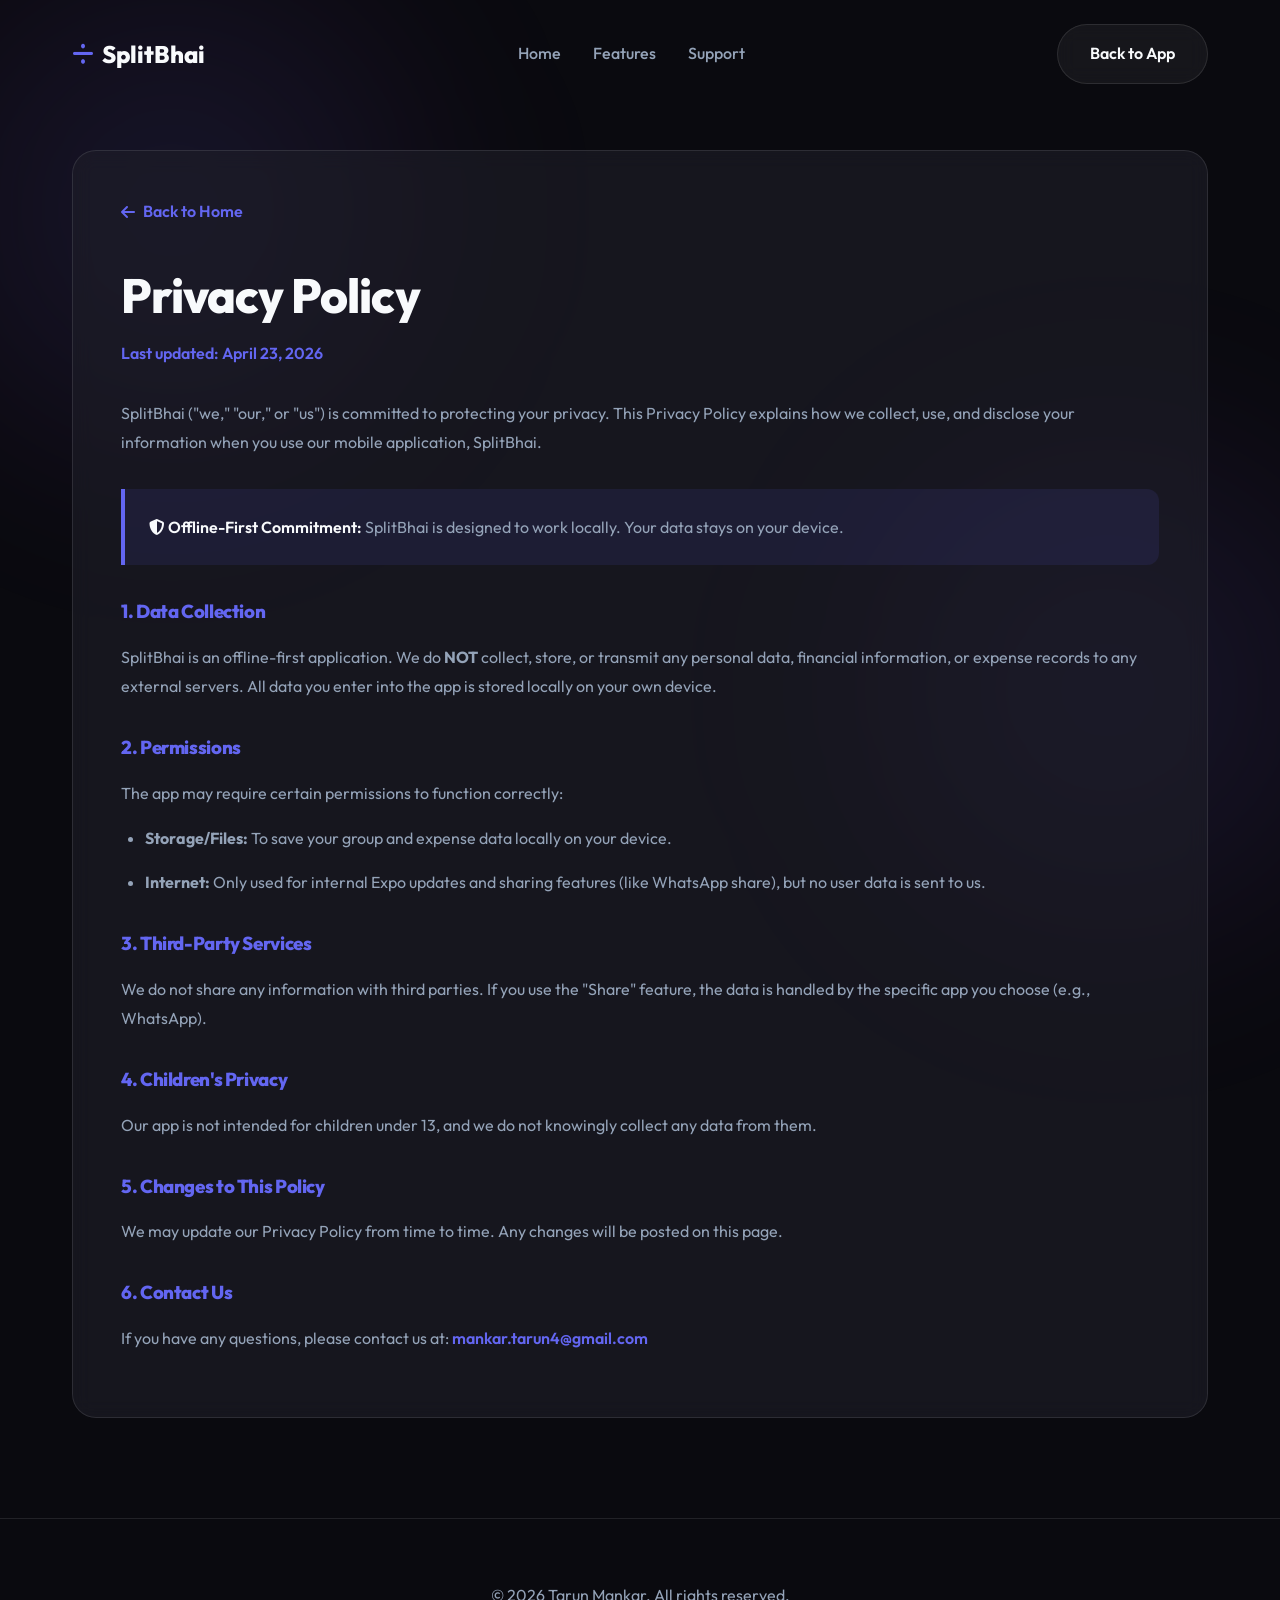
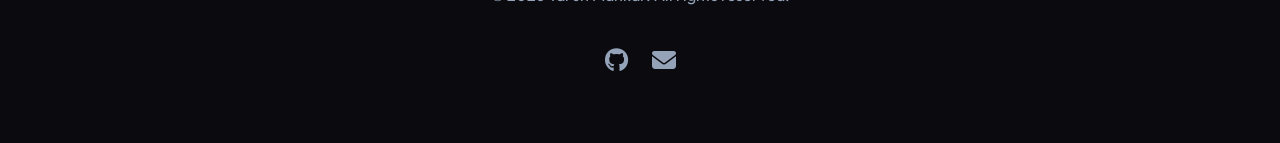
==== privacy.html @ c14cced0 "Initial commit - SplitBhai Website" ====
<!DOCTYPE html>
<html lang="en">
<head>
    <meta charset="UTF-8">
    <meta name="viewport" content="width=device-width, initial-scale=1.0">
    <title>Privacy Policy - SplitBhai | Tarun Mankar</title>
    <meta name="description" content="Official Privacy Policy for SplitBhai application.">
    
    <!-- Google Fonts: Outfit -->
    <link rel="preconnect" href="https://fonts.googleapis.com">
    <link rel="preconnect" href="https://fonts.gstatic.com" crossorigin>
    <link href="https://fonts.googleapis.com/css2?family=Outfit:wght@300;400;500;600;700;800&display=swap" rel="stylesheet">
    
    <!-- Font Awesome -->
    <link rel="stylesheet" href="https://cdnjs.cloudflare.com/ajax/libs/font-awesome/6.4.0/css/all.min.css">
    
    <!-- Custom Styles -->
    <link rel="stylesheet" href="style.css">
    <style>
        .policy-container {
            padding-top: 150px;
            padding-bottom: 100px;
        }
        .policy-card {
            background: var(--bg-card);
            padding: 3rem;
            border-radius: 24px;
            border: 1px solid var(--glass-border);
            backdrop-filter: blur(10px);
        }
        .policy-content h2, .policy-content h3 {
            margin: 2rem 0 1rem;
            color: var(--primary);
        }
        .policy-content p, .policy-content li {
            color: var(--text-muted);
            margin-bottom: 1rem;
            line-height: 1.8;
        }
        .policy-content ul {
            margin-left: 1.5rem;
            margin-bottom: 1.5rem;
        }
        .back-link {
            display: inline-flex;
            align-items: center;
            gap: 0.5rem;
            color: var(--primary);
            text-decoration: none;
            font-weight: 600;
            margin-bottom: 2rem;
            transition: var(--transition);
        }
        .back-link:hover {
            transform: translateX(-5px);
        }
        .highlight-box {
            background: rgba(99, 102, 241, 0.1);
            border-left: 4px solid var(--primary);
            padding: 1.5rem;
            border-radius: 0 12px 12px 0;
            margin: 2rem 0;
        }
    </style>
</head>
<body>
    <div class="bg-blob blob-1"></div>
    <div class="bg-blob blob-2"></div>

    <header>
        <div class="container">
            <nav>
                <a href="index.html" class="logo">
                    <i class="fas fa-divide"></i> SplitBhai
                </a>
                <ul class="nav-links">
                    <li><a href="index.html#home">Home</a></li>
                    <li><a href="index.html#features">Features</a></li>
                    <li><a href="mailto:tarunmankar@gmail.com">Support</a></li>
                </ul>
                <a href="index.html" class="btn btn-secondary">Back to App</a>
            </nav>
        </div>
    </header>

    <main>
        <section class="policy-container">
            <div class="container">
                <div class="policy-card">
                    <a href="index.html" class="back-link"><i class="fas fa-arrow-left"></i> Back to Home</a>
                    <h1 style="font-size: 3rem; margin-bottom: 0.5rem;">Privacy Policy</h1>
                    <p style="color: var(--primary); font-weight: 600; margin-bottom: 2rem;">Last updated: April 23, 2026</p>

                    <div class="policy-content">
                        <p>SplitBhai ("we," "our," or "us") is committed to protecting your privacy. This Privacy Policy explains how we collect, use, and disclose your information when you use our mobile application, SplitBhai.</p>

                        <div class="highlight-box">
                            <p style="margin-bottom: 0; color: var(--text-main); font-weight: 600;">
                                <i class="fas fa-shield-halved"></i> Offline-First Commitment: 
                                <span style="font-weight: 400; color: var(--text-muted);">SplitBhai is designed to work locally. Your data stays on your device.</span>
                            </p>
                        </div>

                        <h3>1. Data Collection</h3>
                        <p>SplitBhai is an offline-first application. We do <strong>NOT</strong> collect, store, or transmit any personal data, financial information, or expense records to any external servers. All data you enter into the app is stored locally on your own device.</p>

                        <h3>2. Permissions</h3>
                        <p>The app may require certain permissions to function correctly:</p>
                        <ul>
                            <li><strong>Storage/Files:</strong> To save your group and expense data locally on your device.</li>
                            <li><strong>Internet:</strong> Only used for internal Expo updates and sharing features (like WhatsApp share), but no user data is sent to us.</li>
                        </ul>

                        <h3>3. Third-Party Services</h3>
                        <p>We do not share any information with third parties. If you use the "Share" feature, the data is handled by the specific app you choose (e.g., WhatsApp).</p>

                        <h3>4. Children's Privacy</h3>
                        <p>Our app is not intended for children under 13, and we do not knowingly collect any data from them.</p>

                        <h3>5. Changes to This Policy</h3>
                        <p>We may update our Privacy Policy from time to time. Any changes will be posted on this page.</p>

                        <h3>6. Contact Us</h3>
                        <p>If you have any questions, please contact us at: <a href="mailto:mankar.tarun4@gmail.com" style="color: var(--primary); font-weight: 600; text-decoration: none;">mankar.tarun4@gmail.com</a></p>
                    </div>
                </div>
            </div>
        </section>
    </main>

    <footer>
        <div class="container">
            <p>&copy; 2026 Tarun Mankar. All rights reserved.</p>
            <div class="social-links">
                <a href="https://github.com/tarunmankar" target="_blank"><i class="fab fa-github"></i></a>
                <a href="mailto:tarunmankar@gmail.com"><i class="fas fa-envelope"></i></a>
            </div>
        </div>
    </footer>

    <script src="script.js"></script>
</body>
</html>
---- style.css ----
:root {
    --primary: #6366f1;
    --primary-dark: #4f46e5;
    --secondary: #a855f7;
    --accent: #f43f5e;
    --bg-dark: #0a0a0f;
    --bg-card: rgba(30, 30, 40, 0.6);
    --text-main: #f8fafc;
    --text-muted: #94a3b8;
    --glass-border: rgba(255, 255, 255, 0.1);
    --glass-shadow: 0 8px 32px 0 rgba(0, 0, 0, 0.37);
    --transition: all 0.3s cubic-bezier(0.4, 0, 0.2, 1);
}

* {
    margin: 0;
    padding: 0;
    box-sizing: border-box;
    font-family: 'Outfit', sans-serif;
}

body {
    background-color: var(--bg-dark);
    color: var(--text-main);
    overflow-x: hidden;
    line-height: 1.6;
}

/* Background Gradients */
.bg-blob {
    position: fixed;
    width: 600px;
    height: 600px;
    background: radial-gradient(circle, rgba(99, 102, 241, 0.15) 0%, rgba(168, 85, 247, 0.05) 50%, transparent 100%);
    border-radius: 50%;
    z-index: -1;
    filter: blur(80px);
    animation: move 20s infinite alternate;
}

.blob-1 { top: -10%; left: -10%; }
.blob-2 { bottom: -10%; right: -10%; animation-delay: -5s; }

@keyframes move {
    from { transform: translate(0, 0); }
    to { transform: translate(100px, 100px); }
}

/* Typography */
h1, h2, h3 {
    font-weight: 800;
    letter-spacing: -0.02em;
}

.gradient-text {
    background: linear-gradient(135deg, var(--primary), var(--secondary));
    -webkit-background-clip: text;
    -webkit-text-fill-color: transparent;
}

/* Layout */
.container {
    max-width: 1200px;
    margin: 0 auto;
    padding: 0 2rem;
}

section {
    padding: 100px 0;
}

/* Header */
header {
    position: fixed;
    top: 0;
    width: 100%;
    z-index: 1000;
    padding: 1.5rem 0;
    transition: var(--transition);
}

header.scrolled {
    background: rgba(10, 10, 15, 0.8);
    backdrop-filter: blur(12px);
    border-bottom: 1px solid var(--glass-border);
    padding: 1rem 0;
}

nav {
    display: flex;
    justify-content: space-between;
    align-items: center;
}

.logo {
    font-size: 1.5rem;
    font-weight: 800;
    color: var(--text-main);
    text-decoration: none;
    display: flex;
    align-items: center;
    gap: 0.5rem;
}

.logo i {
    color: var(--primary);
}

.nav-links {
    display: flex;
    gap: 2rem;
    list-style: none;
}

.nav-links a {
    text-decoration: none;
    color: var(--text-muted);
    font-weight: 500;
    transition: var(--transition);
}

.nav-links a:hover {
    color: var(--text-main);
}

/* Hero Section */
.hero {
    height: 100vh;
    display: flex;
    align-items: center;
    padding-top: 80px;
}

.hero-grid {
    display: grid;
    grid-template-columns: 1fr 1fr;
    gap: 4rem;
    align-items: center;
}

.hero-content h1 {
    font-size: 4.5rem;
    line-height: 1.1;
    margin-bottom: 1.5rem;
}

.hero-content p {
    font-size: 1.25rem;
    color: var(--text-muted);
    margin-bottom: 2.5rem;
    max-width: 500px;
}

.hero-visual {
    position: relative;
    display: flex;
    justify-content: center;
}

.mockup-container {
    position: relative;
    width: 100%;
    max-width: 400px;
    border-radius: 40px;
    padding: 10px;
    background: var(--glass-border);
    backdrop-filter: blur(20px);
    border: 1px solid var(--glass-border);
    box-shadow: var(--glass-shadow);
    transform: perspective(1000px) rotateY(-15deg) rotateX(10deg);
    transition: var(--transition);
}

.mockup-container:hover {
    transform: perspective(1000px) rotateY(0deg) rotateX(0deg);
}

.mockup-container img {
    width: 100%;
    border-radius: 30px;
    display: block;
}

/* Buttons */
.btn {
    display: inline-flex;
    align-items: center;
    gap: 0.75rem;
    padding: 1rem 2rem;
    border-radius: 50px;
    font-weight: 600;
    text-decoration: none;
    transition: var(--transition);
    cursor: pointer;
    border: none;
}

.btn-primary {
    background: linear-gradient(135deg, var(--primary), var(--secondary));
    color: white;
    box-shadow: 0 10px 20px rgba(99, 102, 241, 0.3);
}

.btn-primary:hover {
    transform: translateY(-3px);
    box-shadow: 0 15px 30px rgba(99, 102, 241, 0.4);
}

.btn-secondary {
    background: rgba(255, 255, 255, 0.05);
    color: var(--text-main);
    border: 1px solid var(--glass-border);
    backdrop-filter: blur(10px);
}

.btn-secondary:hover {
    background: rgba(255, 255, 255, 0.1);
}

/* Features Section */
.section-title {
    text-align: center;
    margin-bottom: 4rem;
}

.section-title h2 {
    font-size: 3rem;
    margin-bottom: 1rem;
}

.features-grid {
    display: grid;
    grid-template-columns: repeat(auto-fit, minmax(300px, 1fr));
    gap: 2rem;
}

.feature-card {
    background: var(--bg-card);
    padding: 3rem 2rem;
    border-radius: 24px;
    border: 1px solid var(--glass-border);
    backdrop-filter: blur(10px);
    transition: var(--transition);
    text-align: center;
}

.feature-card:hover {
    transform: translateY(-10px);
    background: rgba(40, 40, 50, 0.8);
    border-color: var(--primary);
}

.feature-icon {
    width: 150px;
    height: 150px;
    margin: 0 auto 2rem;
    display: flex;
    align-items: center;
    justify-content: center;
}

.feature-icon img {
    width: 100%;
    height: 100%;
    object-fit: contain;
}

.feature-card h3 {
    font-size: 1.5rem;
    margin-bottom: 1rem;
}

.feature-card p {
    color: var(--text-muted);
}

/* Footer */
footer {
    padding: 4rem 0;
    border-top: 1px solid var(--glass-border);
    text-align: center;
    color: var(--text-muted);
}

.social-links {
    display: flex;
    justify-content: center;
    gap: 1.5rem;
    margin-top: 2rem;
}

.social-links a {
    color: var(--text-muted);
    font-size: 1.5rem;
    transition: var(--transition);
}

.social-links a:hover {
    color: var(--primary);
}

/* Responsive */
@media (max-width: 992px) {
    .hero-grid {
        grid-template-columns: 1fr;
        text-align: center;
        gap: 3rem;
    }
    
    .hero-content p {
        margin-left: auto;
        margin-right: auto;
    }
    
    .hero-content h1 {
        font-size: 3.5rem;
    }
    
    .mockup-container {
        transform: none;
        margin: 0 auto;
    }
}

@media (max-width: 768px) {
    .nav-links {
        display: none;
    }
    
    section {
        padding: 60px 0;
    }
    
    .hero-content h1 {
        font-size: 2.75rem;
    }
}
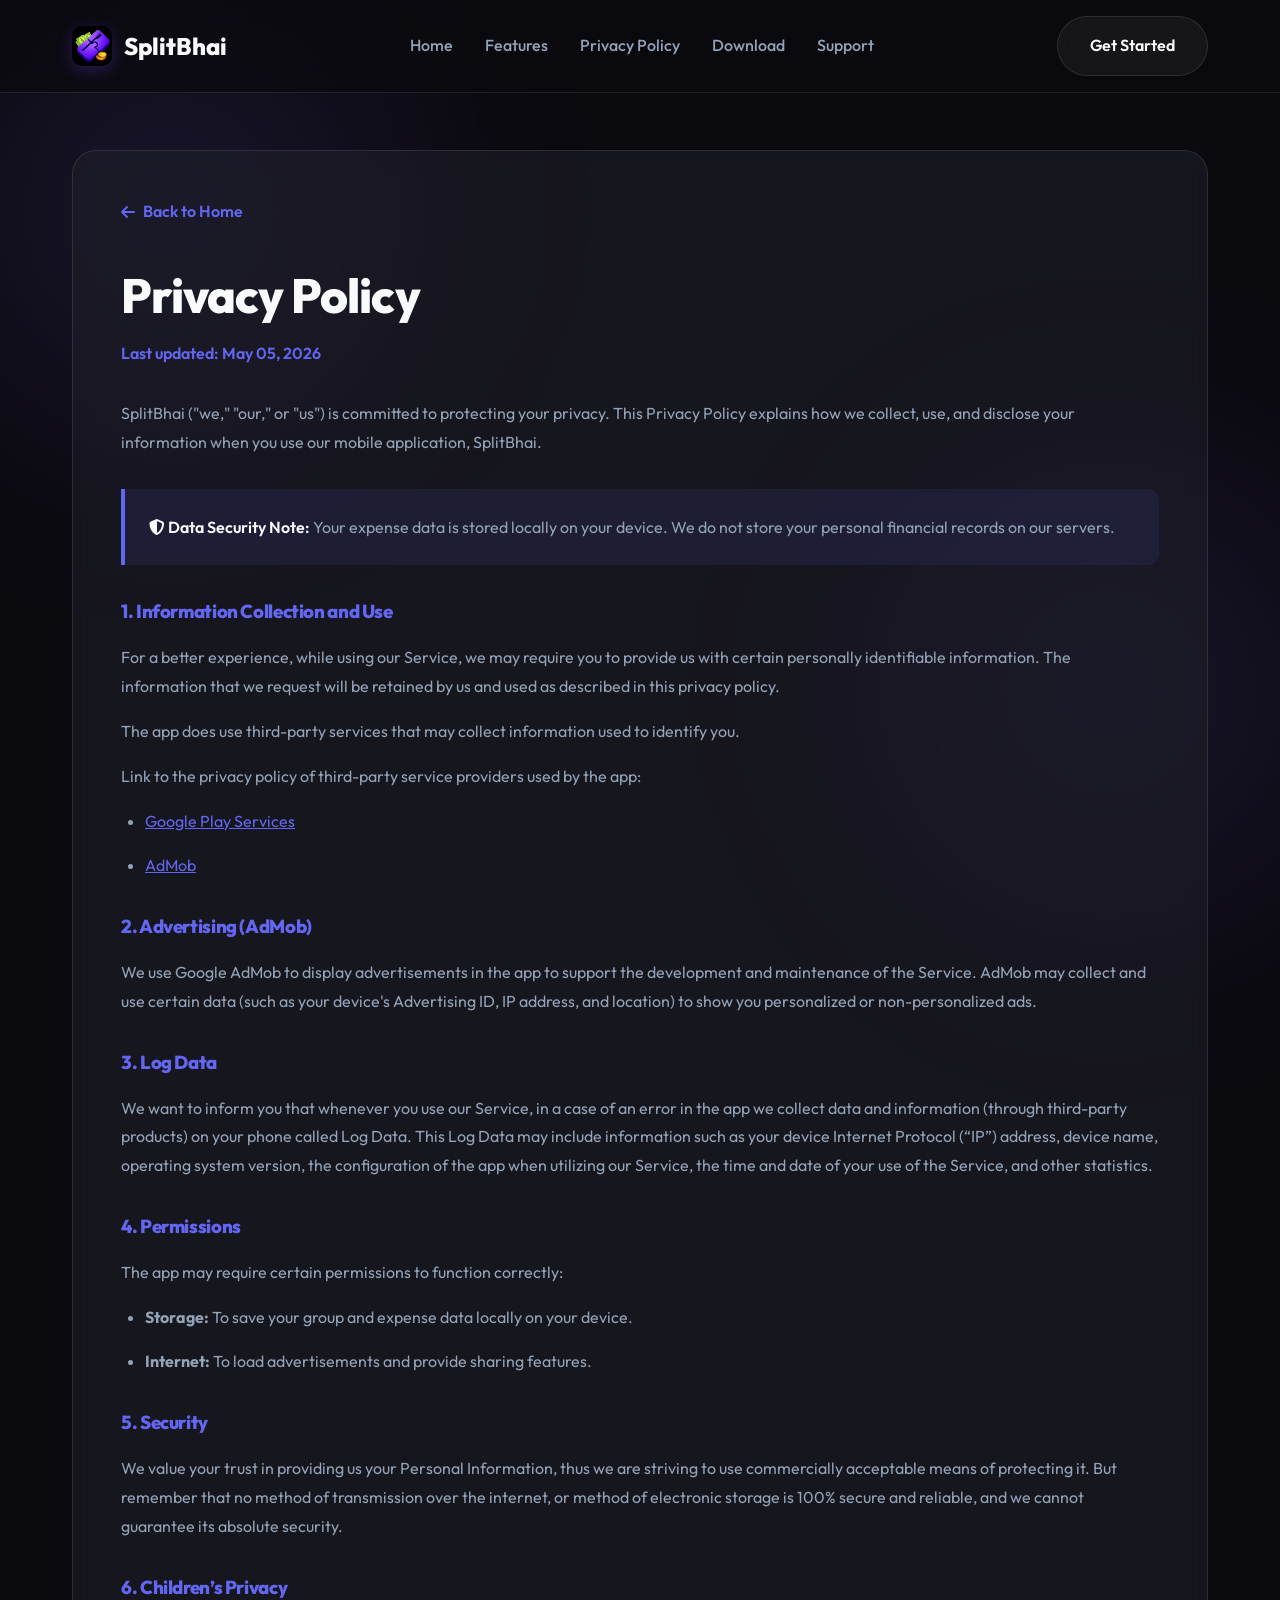
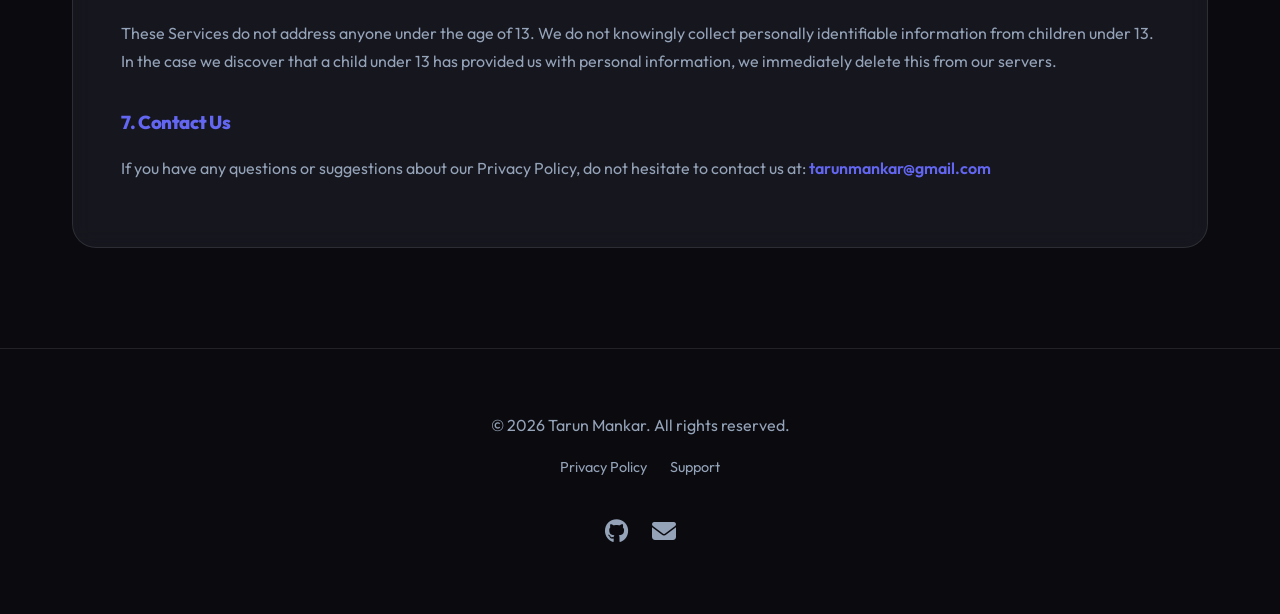
==== commit 116f329c: "docs: update privacy policy for AdMob compliance and fix header consistency" ====
--- a/privacy.html
+++ b/privacy.html
@@ -3,8 +3,8 @@
 <head>
     <meta charset="UTF-8">
     <meta name="viewport" content="width=device-width, initial-scale=1.0">
-    <title>Privacy Policy - SplitBhai | Tarun Mankar</title>
-    <meta name="description" content="Official Privacy Policy for SplitBhai application.">
+    <title>Privacy Policy - SplitBhai | Split Bills, Keep Friendships</title>
+    <meta name="description" content="Official Privacy Policy for SplitBhai application. Updated for AdMob and Google Play compliance.">
     
     <!-- Google Fonts: Outfit -->
     <link rel="preconnect" href="https://fonts.googleapis.com">
@@ -71,14 +71,21 @@
         <div class="container">
             <nav>
                 <a href="index.html" class="logo">
-                    <i class="fas fa-divide"></i> SplitBhai
+                    <img src="images/logo.png" alt="SplitBhai Logo"> SplitBhai
                 </a>
-                <ul class="nav-links">
+                <div class="menu-toggle" id="mobile-menu">
+                    <span></span>
+                    <span></span>
+                    <span></span>
+                </div>
+                <ul class="nav-links" id="nav-list">
                     <li><a href="index.html#home">Home</a></li>
                     <li><a href="index.html#features">Features</a></li>
+                    <li><a href="privacy.html">Privacy Policy</a></li>
+                    <li><a href="https://play.google.com/store/apps/details?id=com.splitbhai.app" target="_blank">Download</a></li>
                     <li><a href="mailto:tarunmankar@gmail.com">Support</a></li>
                 </ul>
-                <a href="index.html" class="btn btn-secondary">Back to App</a>
+                <a href="https://play.google.com/store/apps/details?id=com.splitbhai.app" class="btn btn-secondary">Get Started</a>
             </nav>
         </div>
     </header>
@@ -89,39 +96,48 @@
                 <div class="policy-card">
                     <a href="index.html" class="back-link"><i class="fas fa-arrow-left"></i> Back to Home</a>
                     <h1 style="font-size: 3rem; margin-bottom: 0.5rem;">Privacy Policy</h1>
-                    <p style="color: var(--primary); font-weight: 600; margin-bottom: 2rem;">Last updated: April 23, 2026</p>
+                    <p style="color: var(--primary); font-weight: 600; margin-bottom: 2rem;">Last updated: May 05, 2026</p>
 
                     <div class="policy-content">
                         <p>SplitBhai ("we," "our," or "us") is committed to protecting your privacy. This Privacy Policy explains how we collect, use, and disclose your information when you use our mobile application, SplitBhai.</p>
 
                         <div class="highlight-box">
                             <p style="margin-bottom: 0; color: var(--text-main); font-weight: 600;">
-                                <i class="fas fa-shield-halved"></i> Offline-First Commitment: 
-                                <span style="font-weight: 400; color: var(--text-muted);">SplitBhai is designed to work locally. Your data stays on your device.</span>
+                                <i class="fas fa-shield-halved"></i> Data Security Note: 
+                                <span style="font-weight: 400; color: var(--text-muted);">Your expense data is stored locally on your device. We do not store your personal financial records on our servers.</span>
                             </p>
                         </div>
 
-                        <h3>1. Data Collection</h3>
-                        <p>SplitBhai is an offline-first application. We do <strong>NOT</strong> collect, store, or transmit any personal data, financial information, or expense records to any external servers. All data you enter into the app is stored locally on your own device.</p>
+                        <h3>1. Information Collection and Use</h3>
+                        <p>For a better experience, while using our Service, we may require you to provide us with certain personally identifiable information. The information that we request will be retained by us and used as described in this privacy policy.</p>
+                        <p>The app does use third-party services that may collect information used to identify you.</p>
+                        <p>Link to the privacy policy of third-party service providers used by the app:</p>
+                        <ul>
+                            <li><a href="https://www.google.com/policies/privacy/" target="_blank" style="color: var(--primary);">Google Play Services</a></li>
+                            <li><a href="https://support.google.com/admob/answer/6128543?hl=en" target="_blank" style="color: var(--primary);">AdMob</a></li>
+                        </ul>
 
-                        <h3>2. Permissions</h3>
+                        <h3>2. Advertising (AdMob)</h3>
+                        <p>We use Google AdMob to display advertisements in the app to support the development and maintenance of the Service. AdMob may collect and use certain data (such as your device's Advertising ID, IP address, and location) to show you personalized or non-personalized ads.</p>
+
+                        <h3>3. Log Data</h3>
+                        <p>We want to inform you that whenever you use our Service, in a case of an error in the app we collect data and information (through third-party products) on your phone called Log Data. This Log Data may include information such as your device Internet Protocol (“IP”) address, device name, operating system version, the configuration of the app when utilizing our Service, the time and date of your use of the Service, and other statistics.</p>
+
+                        <h3>4. Permissions</h3>
                         <p>The app may require certain permissions to function correctly:</p>
                         <ul>
-                            <li><strong>Storage/Files:</strong> To save your group and expense data locally on your device.</li>
-                            <li><strong>Internet:</strong> Only used for internal Expo updates and sharing features (like WhatsApp share), but no user data is sent to us.</li>
+                            <li><strong>Storage:</strong> To save your group and expense data locally on your device.</li>
+                            <li><strong>Internet:</strong> To load advertisements and provide sharing features.</li>
                         </ul>
 
-                        <h3>3. Third-Party Services</h3>
-                        <p>We do not share any information with third parties. If you use the "Share" feature, the data is handled by the specific app you choose (e.g., WhatsApp).</p>
+                        <h3>5. Security</h3>
+                        <p>We value your trust in providing us your Personal Information, thus we are striving to use commercially acceptable means of protecting it. But remember that no method of transmission over the internet, or method of electronic storage is 100% secure and reliable, and we cannot guarantee its absolute security.</p>
 
-                        <h3>4. Children's Privacy</h3>
-                        <p>Our app is not intended for children under 13, and we do not knowingly collect any data from them.</p>
+                        <h3>6. Children’s Privacy</h3>
+                        <p>These Services do not address anyone under the age of 13. We do not knowingly collect personally identifiable information from children under 13. In the case we discover that a child under 13 has provided us with personal information, we immediately delete this from our servers.</p>
 
-                        <h3>5. Changes to This Policy</h3>
-                        <p>We may update our Privacy Policy from time to time. Any changes will be posted on this page.</p>
-
-                        <h3>6. Contact Us</h3>
-                        <p>If you have any questions, please contact us at: <a href="mailto:mankar.tarun4@gmail.com" style="color: var(--primary); font-weight: 600; text-decoration: none;">mankar.tarun4@gmail.com</a></p>
+                        <h3>7. Contact Us</h3>
+                        <p>If you have any questions or suggestions about our Privacy Policy, do not hesitate to contact us at: <a href="mailto:tarunmankar@gmail.com" style="color: var(--primary); font-weight: 600; text-decoration: none;">tarunmankar@gmail.com</a></p>
                     </div>
                 </div>
             </div>
@@ -131,6 +147,10 @@
     <footer>
         <div class="container">
             <p>&copy; 2026 Tarun Mankar. All rights reserved.</p>
+            <div style="margin-top: 1rem;">
+                <a href="privacy.html" style="color: var(--text-muted); text-decoration: none; font-size: 0.9rem; margin: 0 10px;">Privacy Policy</a>
+                <a href="mailto:tarunmankar@gmail.com" style="color: var(--text-muted); text-decoration: none; font-size: 0.9rem; margin: 0 10px;">Support</a>
+            </div>
             <div class="social-links">
                 <a href="https://github.com/tarunmankar" target="_blank"><i class="fab fa-github"></i></a>
                 <a href="mailto:tarunmankar@gmail.com"><i class="fas fa-envelope"></i></a>
--- a/style.css
+++ b/style.css
@@ -55,6 +55,7 @@
 .gradient-text {
     background: linear-gradient(135deg, var(--primary), var(--secondary));
     -webkit-background-clip: text;
+    background-clip: text;
     -webkit-text-fill-color: transparent;
 }
 
@@ -75,15 +76,16 @@
     top: 0;
     width: 100%;
     z-index: 1000;
-    padding: 1.5rem 0;
+    padding: 1rem 0;
+    background: rgba(10, 10, 15, 0.7);
+    backdrop-filter: blur(15px);
+    border-bottom: 1px solid var(--glass-border);
     transition: var(--transition);
 }
 
 header.scrolled {
-    background: rgba(10, 10, 15, 0.8);
-    backdrop-filter: blur(12px);
-    border-bottom: 1px solid var(--glass-border);
-    padding: 1rem 0;
+    padding: 0.75rem 0;
+    background: rgba(10, 10, 15, 0.9);
 }
 
 nav {
@@ -92,24 +94,28 @@
     align-items: center;
 }
 
-.logo {
-    font-size: 1.5rem;
-    font-weight: 800;
-    color: var(--text-main);
-    text-decoration: none;
-    display: flex;
-    align-items: center;
-    gap: 0.5rem;
-}
-
-.logo i {
-    color: var(--primary);
+/* Mobile Menu Toggle */
+.menu-toggle {
+    display: none;
+    flex-direction: column;
+    gap: 5px;
+    cursor: pointer;
+    z-index: 1001;
+}
+
+.menu-toggle span {
+    width: 25px;
+    height: 3px;
+    background: var(--text-main);
+    border-radius: 5px;
+    transition: var(--transition);
 }
 
 .nav-links {
     display: flex;
     gap: 2rem;
     list-style: none;
+    align-items: center;
 }
 
 .nav-links a {
@@ -160,7 +166,7 @@
 .mockup-container {
     position: relative;
     width: 100%;
-    max-width: 400px;
+    max-width: 500px;
     border-radius: 40px;
     padding: 10px;
     background: var(--glass-border);
@@ -251,27 +257,43 @@
 }
 
 .feature-icon {
-    width: 150px;
-    height: 150px;
-    margin: 0 auto 2rem;
+    width: 100%;
+    aspect-ratio: 16 / 9;
+    margin: 0 auto 2.5rem;
     display: flex;
     align-items: center;
     justify-content: center;
+    border-radius: 24px;
+    overflow: hidden;
+    background: rgba(255, 255, 255, 0.03);
+    border: 1px solid var(--glass-border);
+    box-shadow: 0 10px 30px rgba(0, 0, 0, 0.2);
 }
 
 .feature-icon img {
     width: 100%;
     height: 100%;
-    object-fit: contain;
+    object-fit: cover;
+    transition: var(--transition);
+}
+
+.feature-card:hover .feature-icon img {
+    transform: scale(1.08);
 }
 
 .feature-card h3 {
-    font-size: 1.5rem;
-    margin-bottom: 1rem;
+    font-size: 1.75rem;
+    margin-bottom: 1.25rem;
+    background: linear-gradient(135deg, #fff 0%, var(--text-muted) 100%);
+    -webkit-background-clip: text;
+    background-clip: text;
+    -webkit-text-fill-color: transparent;
 }
 
 .feature-card p {
     color: var(--text-muted);
+    font-size: 1.1rem;
+    line-height: 1.6;
 }
 
 /* Footer */
@@ -282,6 +304,23 @@
     color: var(--text-muted);
 }
 
+.logo {
+    font-size: 1.5rem;
+    font-weight: 800;
+    color: var(--text-main);
+    text-decoration: none;
+    display: flex;
+    align-items: center;
+    gap: 0.75rem;
+}
+
+.logo img {
+    width: 40px;
+    height: 40px;
+    border-radius: 10px;
+    box-shadow: 0 4px 15px rgba(124, 58, 237, 0.3);
+}
+
 .social-links {
     display: flex;
     justify-content: center;
@@ -323,15 +362,49 @@
 }
 
 @media (max-width: 768px) {
+    .menu-toggle {
+        display: flex;
+        flex-direction: column;
+        justify-content: center;
+        width: 30px;
+        height: 30px;
+    }
+
     .nav-links {
-        display: none;
+        position: fixed;
+        top: 0;
+        right: -100%;
+        width: 100%;
+        height: 100vh;
+        background: rgba(10, 10, 15, 0.95);
+        backdrop-filter: blur(20px);
+        flex-direction: column;
+        justify-content: center;
+        padding: 2rem;
+        transition: 0.4s cubic-bezier(0.4, 0, 0.2, 1);
+    }
+
+    .nav-links.active {
+        right: 0;
+    }
+    
+    .nav-links li {
+        margin: 1.5rem 0;
     }
     
     section {
-        padding: 60px 0;
+        padding: 100px 0 60px;
+    }
+    
+    .hero {
+        padding: 140px 0 60px;
     }
     
     .hero-content h1 {
         font-size: 2.75rem;
     }
-}
+
+    .btn-secondary {
+        display: none; /* Hide on mobile to save space in header */
+    }
+}
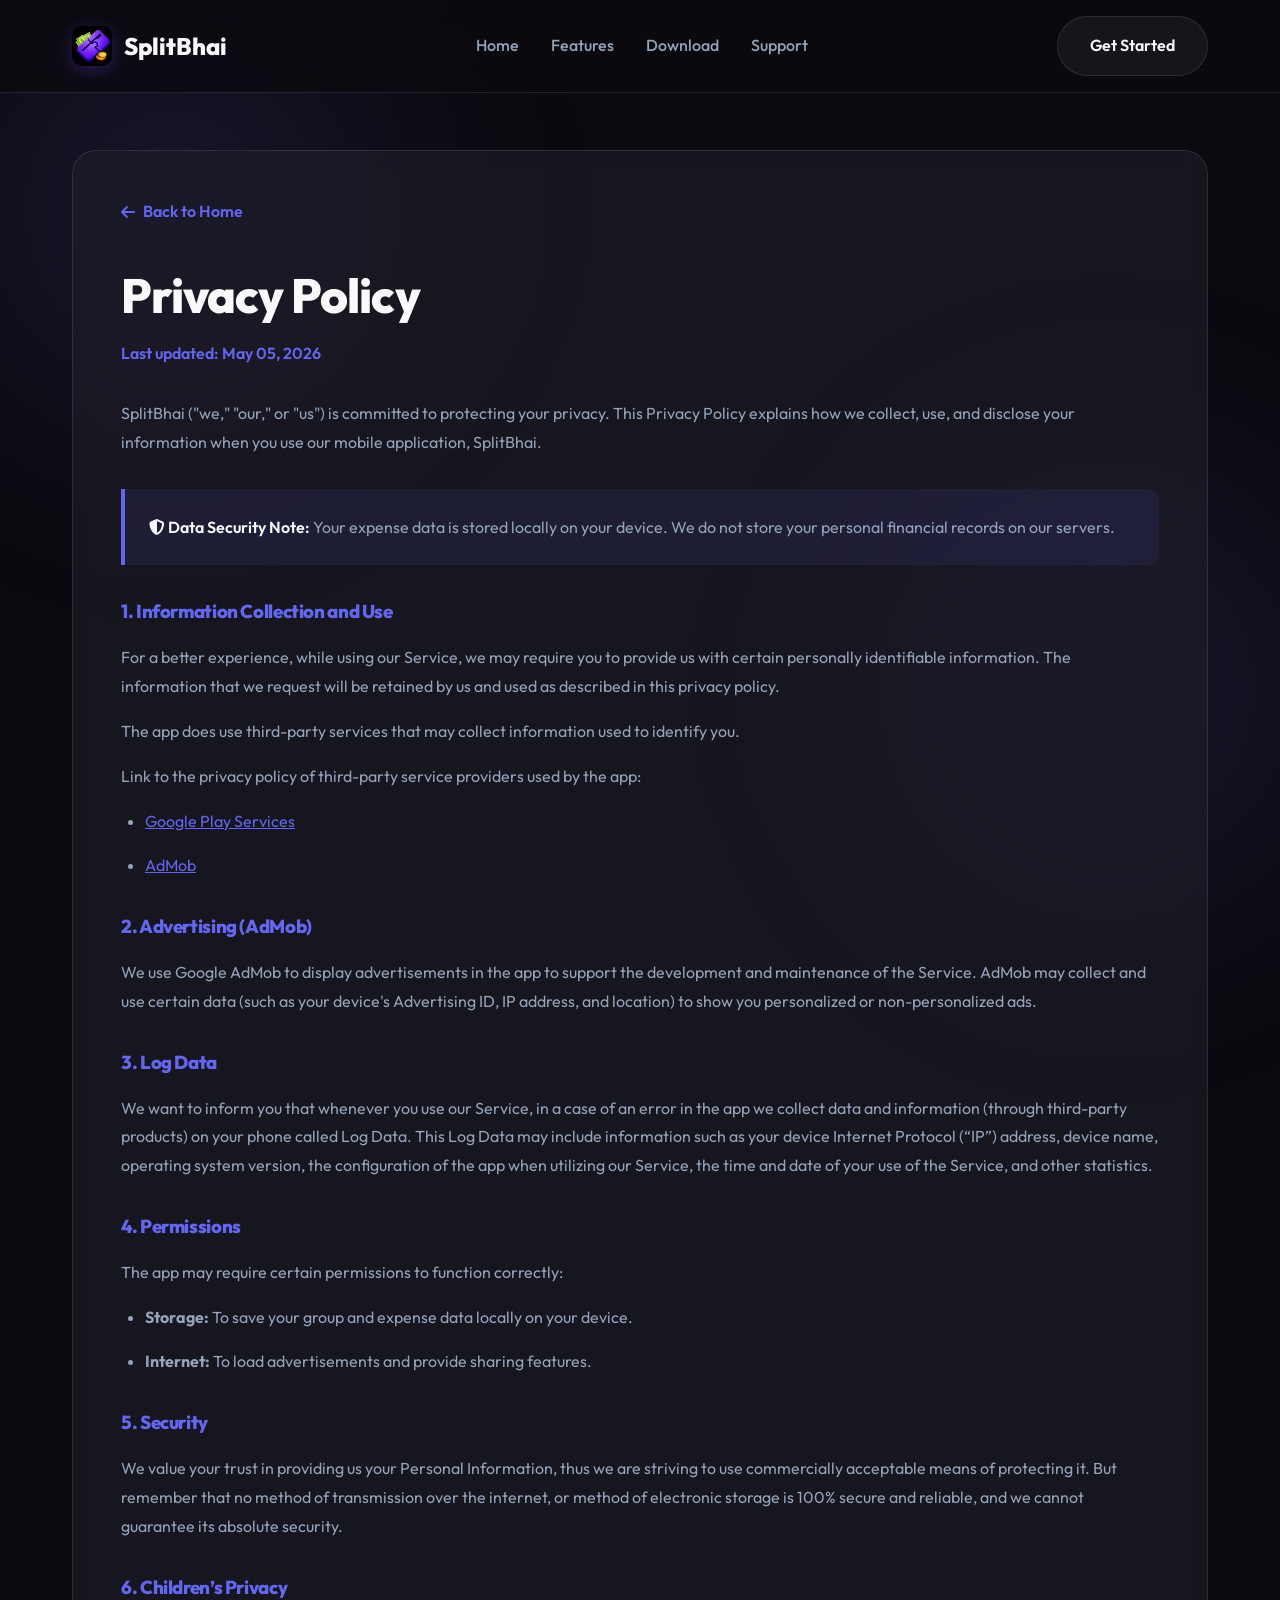
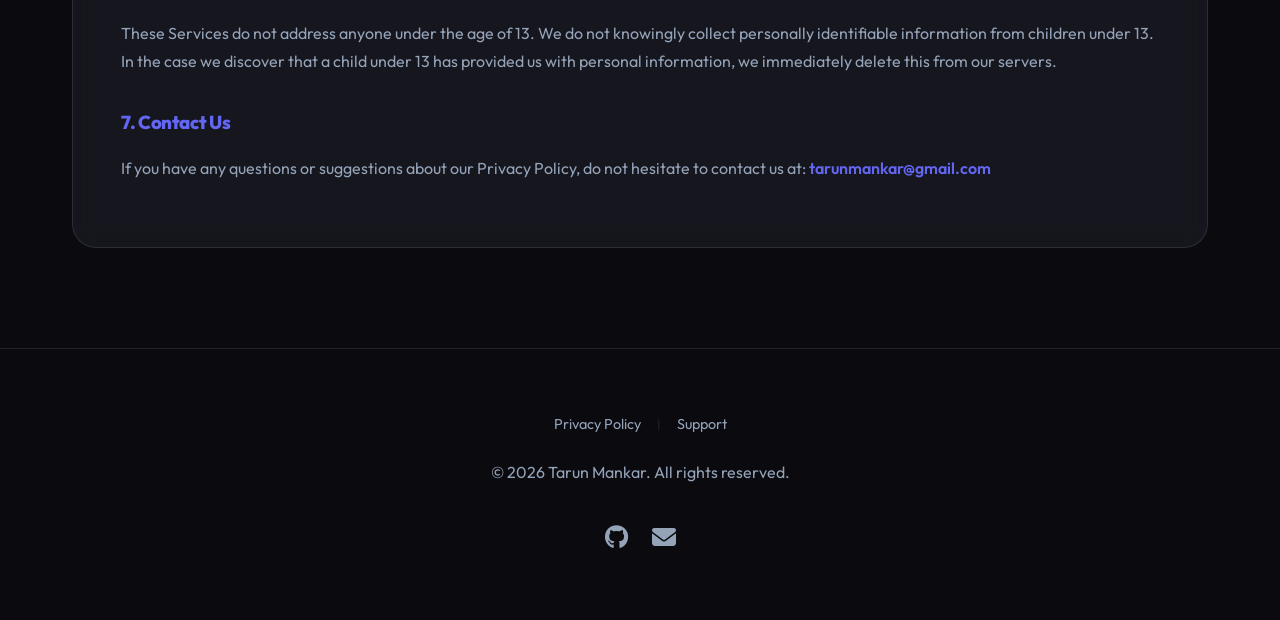
==== commit 51c719f5: "style: final cleanup of header and footer links" ====
--- a/privacy.html
+++ b/privacy.html
@@ -81,9 +81,8 @@
                 <ul class="nav-links" id="nav-list">
                     <li><a href="index.html#home">Home</a></li>
                     <li><a href="index.html#features">Features</a></li>
-                    <li><a href="privacy.html">Privacy Policy</a></li>
                     <li><a href="https://play.google.com/store/apps/details?id=com.splitbhai.app" target="_blank">Download</a></li>
-                    <li><a href="mailto:tarunmankar@gmail.com">Support</a></li>
+                    <li><a href="index.html#support">Support</a></li>
                 </ul>
                 <a href="https://play.google.com/store/apps/details?id=com.splitbhai.app" class="btn btn-secondary">Get Started</a>
             </nav>
@@ -146,11 +145,12 @@
 
     <footer>
         <div class="container">
+            <div class="footer-links">
+                <a href="privacy.html">Privacy Policy</a>
+                <span class="separator">|</span>
+                <a href="index.html#support">Support</a>
+            </div>
             <p>&copy; 2026 Tarun Mankar. All rights reserved.</p>
-            <div style="margin-top: 1rem;">
-                <a href="privacy.html" style="color: var(--text-muted); text-decoration: none; font-size: 0.9rem; margin: 0 10px;">Privacy Policy</a>
-                <a href="mailto:tarunmankar@gmail.com" style="color: var(--text-muted); text-decoration: none; font-size: 0.9rem; margin: 0 10px;">Support</a>
-            </div>
             <div class="social-links">
                 <a href="https://github.com/tarunmankar" target="_blank"><i class="fab fa-github"></i></a>
                 <a href="mailto:tarunmankar@gmail.com"><i class="fas fa-envelope"></i></a>
--- a/style.css
+++ b/style.css
@@ -296,6 +296,77 @@
     line-height: 1.6;
 }
 
+.support-grid {
+    display: grid;
+    grid-template-columns: repeat(auto-fit, minmax(300px, 1fr));
+    gap: 2rem;
+    max-width: 900px;
+    margin: 0 auto;
+}
+
+.support-grid.solo-support {
+    display: block;
+    text-align: center;
+}
+
+.support-icon {
+    font-size: 3rem;
+    color: var(--primary);
+    margin-bottom: 1.5rem;
+}
+
+.support-socials {
+    display: flex;
+    justify-content: center;
+    gap: 1rem;
+    margin-top: 1.5rem;
+}
+
+.social-btn {
+    width: 50px;
+    height: 50px;
+    border-radius: 50%;
+    background: rgba(255, 255, 255, 0.05);
+    border: 1px solid var(--glass-border);
+    display: flex;
+    align-items: center;
+    justify-content: center;
+    color: var(--text-main);
+    text-decoration: none;
+    font-size: 1.25rem;
+    transition: var(--transition);
+}
+
+.social-btn:hover {
+    background: var(--primary);
+    transform: translateY(-5px);
+    box-shadow: 0 10px 20px rgba(99, 102, 241, 0.3);
+}
+
+.footer-links {
+    margin-bottom: 1.5rem;
+    display: flex;
+    justify-content: center;
+    align-items: center;
+    gap: 1rem;
+}
+
+.footer-links a {
+    color: var(--text-muted);
+    text-decoration: none;
+    font-size: 0.9rem;
+    transition: var(--transition);
+}
+
+.footer-links a:hover {
+    color: var(--primary);
+}
+
+.footer-links .separator {
+    color: rgba(255, 255, 255, 0.1);
+    font-size: 0.8rem;
+}
+
 /* Footer */
 footer {
     padding: 4rem 0;
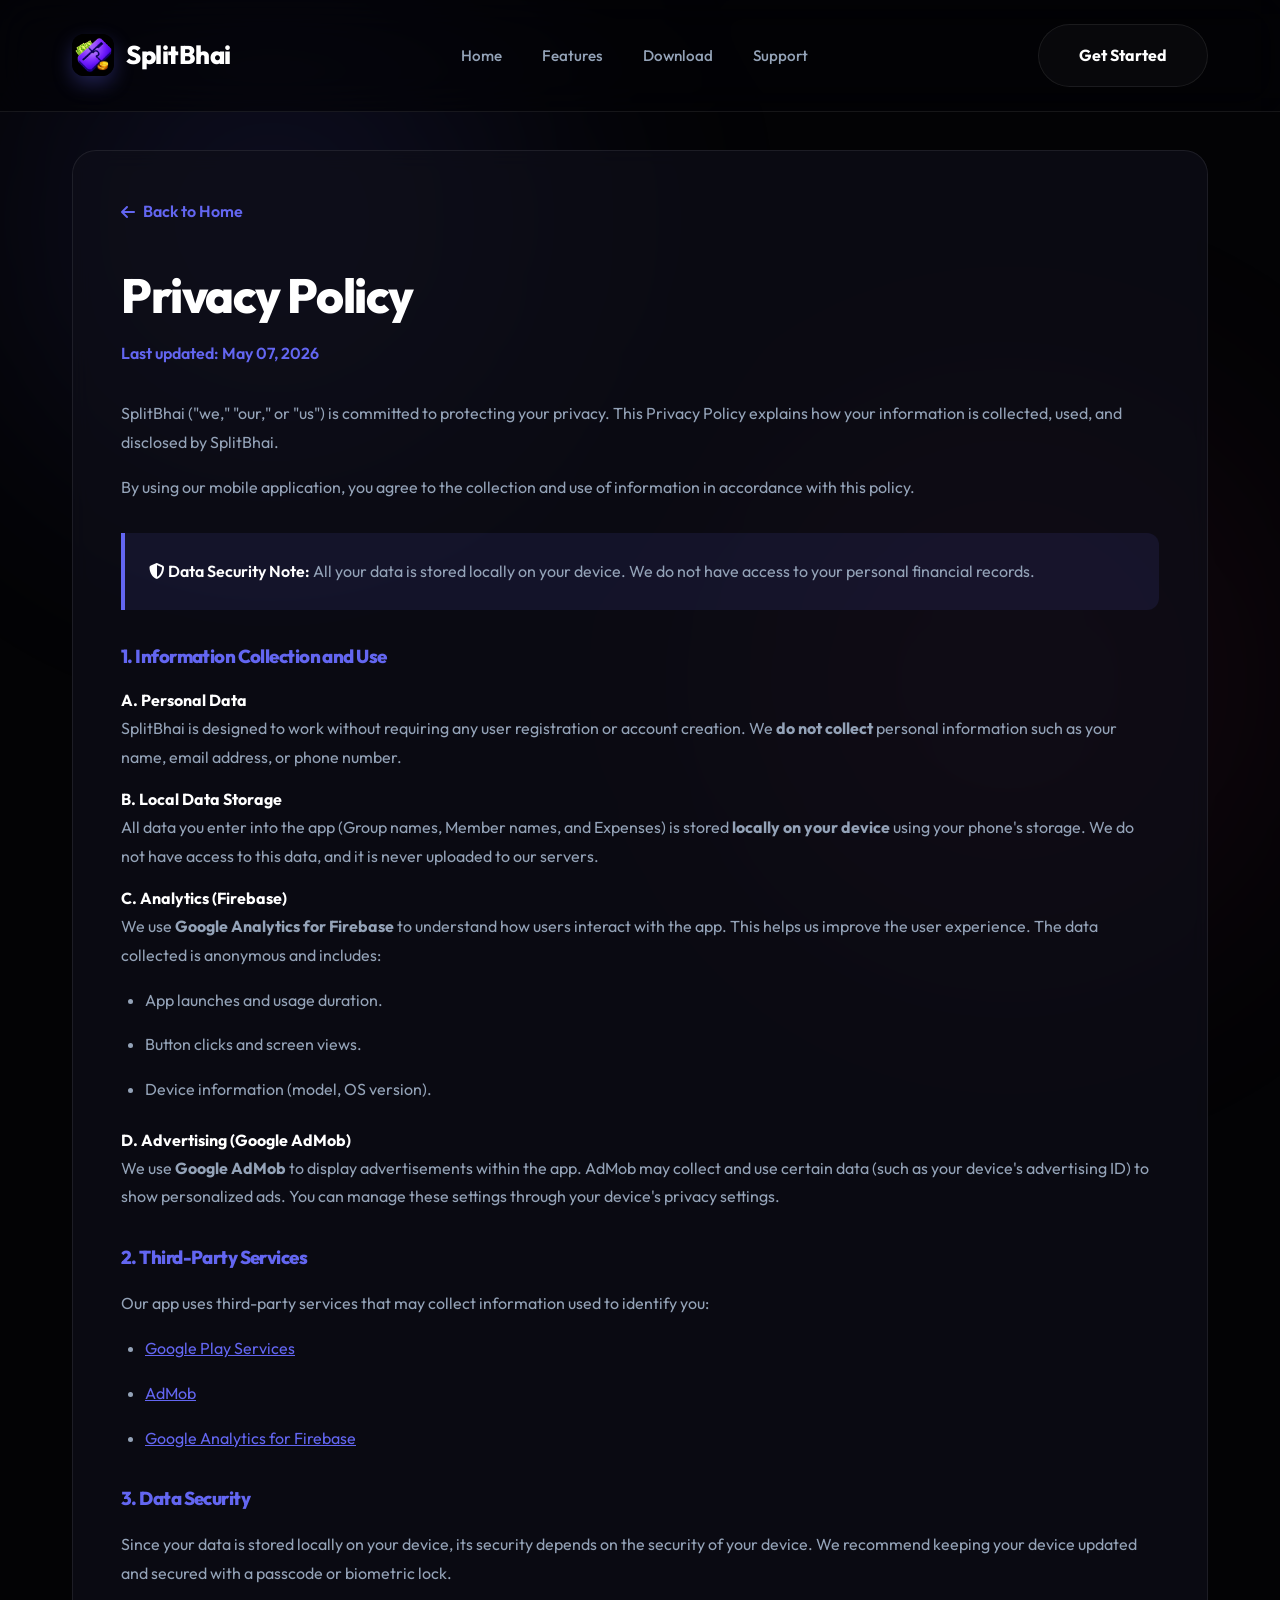
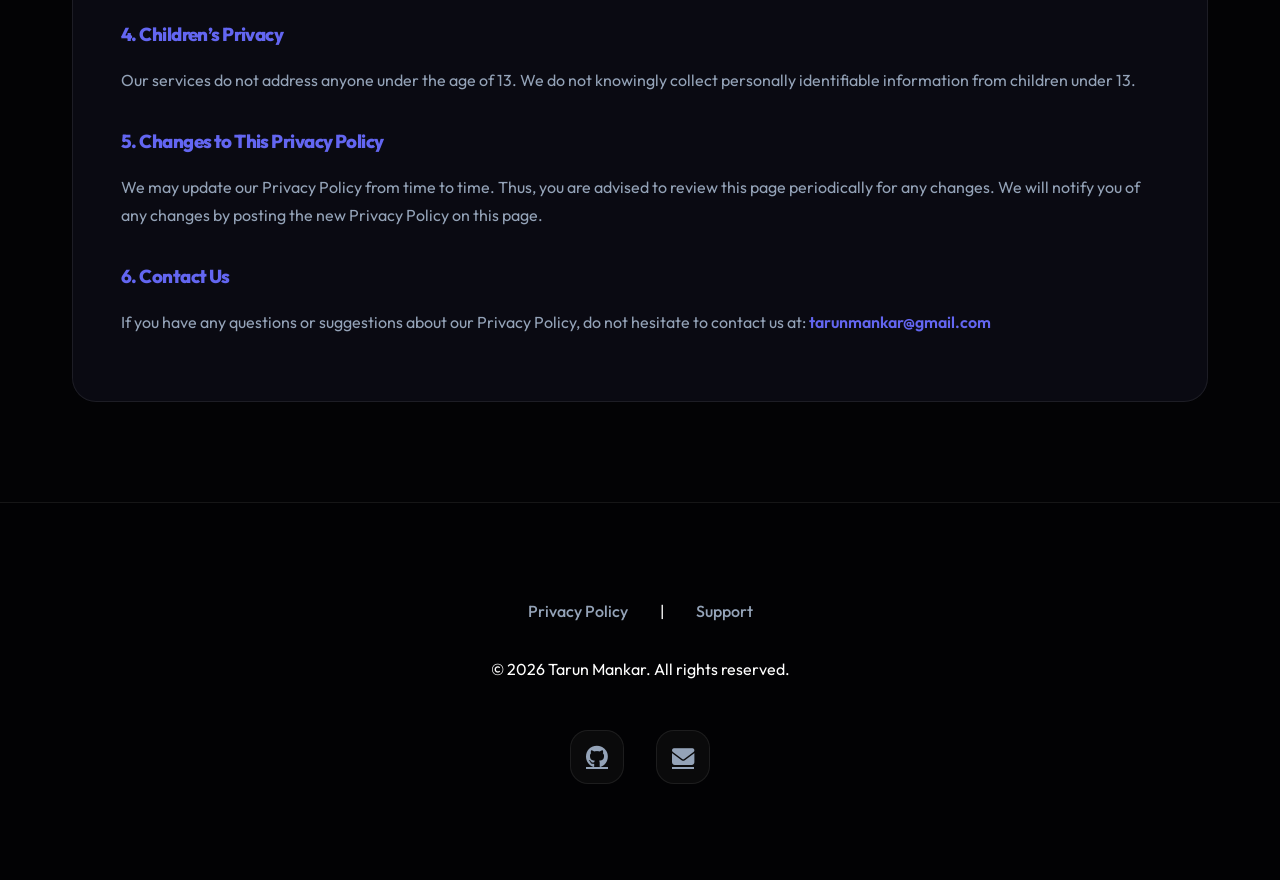
==== commit 0085dc11: "docs: update privacy policy and fix mobile support visibility" ====
--- a/privacy.html
+++ b/privacy.html
@@ -95,47 +95,56 @@
                 <div class="policy-card">
                     <a href="index.html" class="back-link"><i class="fas fa-arrow-left"></i> Back to Home</a>
                     <h1 style="font-size: 3rem; margin-bottom: 0.5rem;">Privacy Policy</h1>
-                    <p style="color: var(--primary); font-weight: 600; margin-bottom: 2rem;">Last updated: May 05, 2026</p>
+                    <p style="color: var(--primary); font-weight: 600; margin-bottom: 2rem;">Last updated: May 07, 2026</p>
 
                     <div class="policy-content">
-                        <p>SplitBhai ("we," "our," or "us") is committed to protecting your privacy. This Privacy Policy explains how we collect, use, and disclose your information when you use our mobile application, SplitBhai.</p>
+                        <p>SplitBhai ("we," "our," or "us") is committed to protecting your privacy. This Privacy Policy explains how your information is collected, used, and disclosed by SplitBhai.</p>
+                        <p>By using our mobile application, you agree to the collection and use of information in accordance with this policy.</p>
 
                         <div class="highlight-box">
                             <p style="margin-bottom: 0; color: var(--text-main); font-weight: 600;">
                                 <i class="fas fa-shield-halved"></i> Data Security Note: 
-                                <span style="font-weight: 400; color: var(--text-muted);">Your expense data is stored locally on your device. We do not store your personal financial records on our servers.</span>
+                                <span style="font-weight: 400; color: var(--text-muted);">All your data is stored locally on your device. We do not have access to your personal financial records.</span>
                             </p>
                         </div>
 
                         <h3>1. Information Collection and Use</h3>
-                        <p>For a better experience, while using our Service, we may require you to provide us with certain personally identifiable information. The information that we request will be retained by us and used as described in this privacy policy.</p>
-                        <p>The app does use third-party services that may collect information used to identify you.</p>
-                        <p>Link to the privacy policy of third-party service providers used by the app:</p>
+                        
+                        <h4>A. Personal Data</h4>
+                        <p>SplitBhai is designed to work without requiring any user registration or account creation. We <strong>do not collect</strong> personal information such as your name, email address, or phone number.</p>
+
+                        <h4>B. Local Data Storage</h4>
+                        <p>All data you enter into the app (Group names, Member names, and Expenses) is stored <strong>locally on your device</strong> using your phone's storage. We do not have access to this data, and it is never uploaded to our servers.</p>
+
+                        <h4>C. Analytics (Firebase)</h4>
+                        <p>We use <strong>Google Analytics for Firebase</strong> to understand how users interact with the app. This helps us improve the user experience. The data collected is anonymous and includes:</p>
+                        <ul>
+                            <li>App launches and usage duration.</li>
+                            <li>Button clicks and screen views.</li>
+                            <li>Device information (model, OS version).</li>
+                        </ul>
+
+                        <h4>D. Advertising (Google AdMob)</h4>
+                        <p>We use <strong>Google AdMob</strong> to display advertisements within the app. AdMob may collect and use certain data (such as your device's advertising ID) to show personalized ads. You can manage these settings through your device's privacy settings.</p>
+
+                        <h3>2. Third-Party Services</h3>
+                        <p>Our app uses third-party services that may collect information used to identify you:</p>
                         <ul>
                             <li><a href="https://www.google.com/policies/privacy/" target="_blank" style="color: var(--primary);">Google Play Services</a></li>
                             <li><a href="https://support.google.com/admob/answer/6128543?hl=en" target="_blank" style="color: var(--primary);">AdMob</a></li>
+                            <li><a href="https://firebase.google.com/policies/analytics" target="_blank" style="color: var(--primary);">Google Analytics for Firebase</a></li>
                         </ul>
 
-                        <h3>2. Advertising (AdMob)</h3>
-                        <p>We use Google AdMob to display advertisements in the app to support the development and maintenance of the Service. AdMob may collect and use certain data (such as your device's Advertising ID, IP address, and location) to show you personalized or non-personalized ads.</p>
+                        <h3>3. Data Security</h3>
+                        <p>Since your data is stored locally on your device, its security depends on the security of your device. We recommend keeping your device updated and secured with a passcode or biometric lock.</p>
 
-                        <h3>3. Log Data</h3>
-                        <p>We want to inform you that whenever you use our Service, in a case of an error in the app we collect data and information (through third-party products) on your phone called Log Data. This Log Data may include information such as your device Internet Protocol (“IP”) address, device name, operating system version, the configuration of the app when utilizing our Service, the time and date of your use of the Service, and other statistics.</p>
+                        <h3>4. Children’s Privacy</h3>
+                        <p>Our services do not address anyone under the age of 13. We do not knowingly collect personally identifiable information from children under 13.</p>
 
-                        <h3>4. Permissions</h3>
-                        <p>The app may require certain permissions to function correctly:</p>
-                        <ul>
-                            <li><strong>Storage:</strong> To save your group and expense data locally on your device.</li>
-                            <li><strong>Internet:</strong> To load advertisements and provide sharing features.</li>
-                        </ul>
+                        <h3>5. Changes to This Privacy Policy</h3>
+                        <p>We may update our Privacy Policy from time to time. Thus, you are advised to review this page periodically for any changes. We will notify you of any changes by posting the new Privacy Policy on this page.</p>
 
-                        <h3>5. Security</h3>
-                        <p>We value your trust in providing us your Personal Information, thus we are striving to use commercially acceptable means of protecting it. But remember that no method of transmission over the internet, or method of electronic storage is 100% secure and reliable, and we cannot guarantee its absolute security.</p>
-
-                        <h3>6. Children’s Privacy</h3>
-                        <p>These Services do not address anyone under the age of 13. We do not knowingly collect personally identifiable information from children under 13. In the case we discover that a child under 13 has provided us with personal information, we immediately delete this from our servers.</p>
-
-                        <h3>7. Contact Us</h3>
+                        <h3>6. Contact Us</h3>
                         <p>If you have any questions or suggestions about our Privacy Policy, do not hesitate to contact us at: <a href="mailto:tarunmankar@gmail.com" style="color: var(--primary); font-weight: 600; text-decoration: none;">tarunmankar@gmail.com</a></p>
                     </div>
                 </div>
--- a/style.css
+++ b/style.css
@@ -1,15 +1,15 @@
 :root {
     --primary: #6366f1;
-    --primary-dark: #4f46e5;
-    --secondary: #a855f7;
-    --accent: #f43f5e;
-    --bg-dark: #0a0a0f;
-    --bg-card: rgba(30, 30, 40, 0.6);
-    --text-main: #f8fafc;
+    --primary-glow: rgba(99, 102, 241, 0.5);
+    --secondary: #8b5cf6;
+    --accent: #ec4899;
+    --bg-dark: #030305;
+    --bg-card: rgba(15, 15, 25, 0.7);
+    --text-main: #ffffff;
     --text-muted: #94a3b8;
-    --glass-border: rgba(255, 255, 255, 0.1);
-    --glass-shadow: 0 8px 32px 0 rgba(0, 0, 0, 0.37);
-    --transition: all 0.3s cubic-bezier(0.4, 0, 0.2, 1);
+    --glass-border: rgba(255, 255, 255, 0.08);
+    --glass-shadow: 0 20px 50px rgba(0, 0, 0, 0.5);
+    --transition: all 0.4s cubic-bezier(0.23, 1, 0.32, 1);
 }
 
 * {
@@ -19,6 +19,10 @@
     font-family: 'Outfit', sans-serif;
 }
 
+html {
+    scroll-behavior: smooth;
+}
+
 body {
     background-color: var(--bg-dark);
     color: var(--text-main);
@@ -26,37 +30,39 @@
     line-height: 1.6;
 }
 
-/* Background Gradients */
+/* Premium Mesh Background */
 .bg-blob {
     position: fixed;
-    width: 600px;
-    height: 600px;
-    background: radial-gradient(circle, rgba(99, 102, 241, 0.15) 0%, rgba(168, 85, 247, 0.05) 50%, transparent 100%);
+    width: 800px;
+    height: 800px;
+    background: radial-gradient(circle, rgba(99, 102, 241, 0.12) 0%, rgba(139, 92, 246, 0.05) 50%, transparent 100%);
     border-radius: 50%;
     z-index: -1;
-    filter: blur(80px);
-    animation: move 20s infinite alternate;
-}
-
-.blob-1 { top: -10%; left: -10%; }
-.blob-2 { bottom: -10%; right: -10%; animation-delay: -5s; }
+    filter: blur(100px);
+    animation: move 25s infinite alternate ease-in-out;
+}
+
+.blob-1 { top: -20%; left: -10%; background: radial-gradient(circle, rgba(99, 102, 241, 0.15) 0%, transparent 70%); }
+.blob-2 { bottom: -20%; right: -10%; background: radial-gradient(circle, rgba(236, 72, 153, 0.1) 0%, transparent 70%); animation-delay: -7s; }
 
 @keyframes move {
-    from { transform: translate(0, 0); }
-    to { transform: translate(100px, 100px); }
+    0% { transform: translate(0, 0) scale(1); }
+    50% { transform: translate(50px, 100px) scale(1.1); }
+    100% { transform: translate(-50px, -50px) scale(0.9); }
 }
 
 /* Typography */
 h1, h2, h3 {
     font-weight: 800;
-    letter-spacing: -0.02em;
+    letter-spacing: -0.03em;
 }
 
 .gradient-text {
-    background: linear-gradient(135deg, var(--primary), var(--secondary));
+    background: linear-gradient(135deg, #818cf8 0%, #c084fc 50%, #f472b6 100%);
     -webkit-background-clip: text;
     background-clip: text;
     -webkit-text-fill-color: transparent;
+    display: inline-block;
 }
 
 /* Layout */
@@ -67,7 +73,7 @@
 }
 
 section {
-    padding: 100px 0;
+    padding: 120px 0;
 }
 
 /* Header */
@@ -76,16 +82,17 @@
     top: 0;
     width: 100%;
     z-index: 1000;
+    padding: 1.5rem 0;
+    background: rgba(3, 3, 5, 0.6);
+    backdrop-filter: blur(20px);
+    border-bottom: 1px solid var(--glass-border);
+    transition: var(--transition);
+}
+
+header.scrolled {
     padding: 1rem 0;
-    background: rgba(10, 10, 15, 0.7);
-    backdrop-filter: blur(15px);
-    border-bottom: 1px solid var(--glass-border);
-    transition: var(--transition);
-}
-
-header.scrolled {
-    padding: 0.75rem 0;
-    background: rgba(10, 10, 15, 0.9);
+    background: rgba(3, 3, 5, 0.85);
+    box-shadow: 0 10px 30px rgba(0,0,0,0.3);
 }
 
 nav {
@@ -94,26 +101,27 @@
     align-items: center;
 }
 
-/* Mobile Menu Toggle */
-.menu-toggle {
-    display: none;
-    flex-direction: column;
-    gap: 5px;
-    cursor: pointer;
-    z-index: 1001;
-}
-
-.menu-toggle span {
-    width: 25px;
-    height: 3px;
-    background: var(--text-main);
-    border-radius: 5px;
-    transition: var(--transition);
+.logo {
+    font-size: 1.6rem;
+    font-weight: 800;
+    color: var(--text-main);
+    text-decoration: none;
+    display: flex;
+    align-items: center;
+    gap: 0.75rem;
+    letter-spacing: -0.5px;
+}
+
+.logo img {
+    width: 42px;
+    height: 42px;
+    border-radius: 12px;
+    box-shadow: 0 8px 20px rgba(99, 102, 241, 0.3);
 }
 
 .nav-links {
     display: flex;
-    gap: 2rem;
+    gap: 2.5rem;
     list-style: none;
     align-items: center;
 }
@@ -122,39 +130,42 @@
     text-decoration: none;
     color: var(--text-muted);
     font-weight: 500;
+    font-size: 0.95rem;
     transition: var(--transition);
 }
 
 .nav-links a:hover {
     color: var(--text-main);
+    text-shadow: 0 0 15px rgba(255,255,255,0.3);
 }
 
 /* Hero Section */
 .hero {
-    height: 100vh;
-    display: flex;
-    align-items: center;
-    padding-top: 80px;
+    min-height: 100vh;
+    display: flex;
+    align-items: center;
+    padding-top: 100px;
 }
 
 .hero-grid {
     display: grid;
-    grid-template-columns: 1fr 1fr;
-    gap: 4rem;
+    grid-template-columns: 1.2fr 0.8fr;
+    gap: 5rem;
     align-items: center;
 }
 
 .hero-content h1 {
-    font-size: 4.5rem;
-    line-height: 1.1;
-    margin-bottom: 1.5rem;
+    font-size: 5rem;
+    line-height: 1;
+    margin-bottom: 2rem;
 }
 
 .hero-content p {
-    font-size: 1.25rem;
+    font-size: 1.35rem;
     color: var(--text-muted);
-    margin-bottom: 2.5rem;
-    max-width: 500px;
+    margin-bottom: 3rem;
+    max-width: 550px;
+    font-weight: 400;
 }
 
 .hero-visual {
@@ -166,24 +177,25 @@
 .mockup-container {
     position: relative;
     width: 100%;
-    max-width: 500px;
-    border-radius: 40px;
-    padding: 10px;
-    background: var(--glass-border);
+    max-width: 400px;
+    border-radius: 48px;
+    padding: 12px;
+    background: linear-gradient(135deg, rgba(255,255,255,0.1), rgba(255,255,255,0.02));
     backdrop-filter: blur(20px);
     border: 1px solid var(--glass-border);
-    box-shadow: var(--glass-shadow);
-    transform: perspective(1000px) rotateY(-15deg) rotateX(10deg);
+    box-shadow: 0 50px 100px -20px rgba(0,0,0,0.5);
+    transform: perspective(1000px) rotateY(-10deg) rotateX(5deg);
     transition: var(--transition);
 }
 
 .mockup-container:hover {
-    transform: perspective(1000px) rotateY(0deg) rotateX(0deg);
+    transform: perspective(1000px) rotateY(0deg) rotateX(0deg) translateY(-20px);
+    box-shadow: 0 70px 120px -30px rgba(99, 102, 241, 0.2);
 }
 
 .mockup-container img {
     width: 100%;
-    border-radius: 30px;
+    border-radius: 36px;
     display: block;
 }
 
@@ -192,82 +204,100 @@
     display: inline-flex;
     align-items: center;
     gap: 0.75rem;
-    padding: 1rem 2rem;
+    padding: 1.1rem 2.5rem;
     border-radius: 50px;
-    font-weight: 600;
+    font-weight: 700;
     text-decoration: none;
     transition: var(--transition);
     cursor: pointer;
     border: none;
+    font-size: 1rem;
 }
 
 .btn-primary {
-    background: linear-gradient(135deg, var(--primary), var(--secondary));
+    background: linear-gradient(135deg, #6366f1 0%, #8b5cf6 100%);
     color: white;
-    box-shadow: 0 10px 20px rgba(99, 102, 241, 0.3);
+    box-shadow: 0 15px 35px -5px rgba(99, 102, 241, 0.4);
 }
 
 .btn-primary:hover {
-    transform: translateY(-3px);
-    box-shadow: 0 15px 30px rgba(99, 102, 241, 0.4);
+    transform: translateY(-5px);
+    box-shadow: 0 25px 50px -10px rgba(99, 102, 241, 0.5);
+    filter: brightness(1.1);
 }
 
 .btn-secondary {
-    background: rgba(255, 255, 255, 0.05);
+    background: rgba(255, 255, 255, 0.03);
     color: var(--text-main);
     border: 1px solid var(--glass-border);
     backdrop-filter: blur(10px);
 }
 
 .btn-secondary:hover {
-    background: rgba(255, 255, 255, 0.1);
+    background: rgba(255, 255, 255, 0.08);
+    border-color: rgba(255,255,255,0.2);
+    transform: translateY(-3px);
 }
 
 /* Features Section */
 .section-title {
     text-align: center;
-    margin-bottom: 4rem;
+    margin-bottom: 6rem;
 }
 
 .section-title h2 {
-    font-size: 3rem;
-    margin-bottom: 1rem;
+    font-size: 3.5rem;
+    margin-top: 1rem;
 }
 
 .features-grid {
     display: grid;
-    grid-template-columns: repeat(auto-fit, minmax(300px, 1fr));
-    gap: 2rem;
+    grid-template-columns: repeat(3, 1fr);
+    gap: 2.5rem;
 }
 
 .feature-card {
     background: var(--bg-card);
-    padding: 3rem 2rem;
-    border-radius: 24px;
+    padding: 3.5rem 2.5rem;
+    border-radius: 32px;
     border: 1px solid var(--glass-border);
-    backdrop-filter: blur(10px);
-    transition: var(--transition);
-    text-align: center;
+    backdrop-filter: blur(20px);
+    transition: var(--transition);
+    position: relative;
+    overflow: hidden;
+}
+
+.feature-card::before {
+    content: '';
+    position: absolute;
+    top: 0;
+    left: 0;
+    width: 100%;
+    height: 100%;
+    background: linear-gradient(135deg, var(--primary), transparent);
+    opacity: 0;
+    transition: var(--transition);
+    z-index: -1;
 }
 
 .feature-card:hover {
-    transform: translateY(-10px);
-    background: rgba(40, 40, 50, 0.8);
-    border-color: var(--primary);
+    transform: translateY(-15px);
+    border-color: rgba(99, 102, 241, 0.3);
+    box-shadow: 0 30px 60px rgba(0,0,0,0.4);
+}
+
+.feature-card:hover::before {
+    opacity: 0.05;
 }
 
 .feature-icon {
     width: 100%;
-    aspect-ratio: 16 / 9;
-    margin: 0 auto 2.5rem;
-    display: flex;
-    align-items: center;
-    justify-content: center;
+    aspect-ratio: 16 / 10;
+    margin-bottom: 3rem;
     border-radius: 24px;
     overflow: hidden;
-    background: rgba(255, 255, 255, 0.03);
     border: 1px solid var(--glass-border);
-    box-shadow: 0 10px 30px rgba(0, 0, 0, 0.2);
+    box-shadow: 0 20px 40px rgba(0,0,0,0.3);
 }
 
 .feature-icon img {
@@ -278,83 +308,66 @@
 }
 
 .feature-card:hover .feature-icon img {
-    transform: scale(1.08);
+    transform: scale(1.1);
 }
 
 .feature-card h3 {
-    font-size: 1.75rem;
-    margin-bottom: 1.25rem;
-    background: linear-gradient(135deg, #fff 0%, var(--text-muted) 100%);
+    font-size: 1.8rem;
+    margin-bottom: 1.5rem;
+    color: #fff;
+}
+
+.feature-card p {
+    color: var(--text-muted);
+    font-size: 1.15rem;
+    line-height: 1.7;
+}
+
+/* Support Section */
+.support-icon {
+    font-size: 4rem;
+    background: linear-gradient(135deg, var(--primary), var(--accent));
     -webkit-background-clip: text;
     background-clip: text;
     -webkit-text-fill-color: transparent;
-}
-
-.feature-card p {
-    color: var(--text-muted);
-    font-size: 1.1rem;
-    line-height: 1.6;
-}
-
-.support-grid {
-    display: grid;
-    grid-template-columns: repeat(auto-fit, minmax(300px, 1fr));
+    margin-bottom: 2rem;
+}
+
+/* CTA Section */
+.cta-card {
+    background: linear-gradient(135deg, rgba(99, 102, 241, 0.1), rgba(236, 72, 153, 0.05));
+    border: 1px solid rgba(99, 102, 241, 0.2);
+    text-align: center;
+    padding: 6rem 3rem;
+    border-radius: 48px;
+    position: relative;
+    overflow: hidden;
+}
+
+.cta-card h2 {
+    font-size: 4rem;
+    margin-bottom: 1.5rem;
+}
+
+/* Footer */
+footer {
+    padding: 6rem 0;
+    border-top: 1px solid var(--glass-border);
+    text-align: center;
+    background: rgba(0,0,0,0.2);
+}
+
+.footer-links {
+    margin-bottom: 2rem;
+    display: flex;
+    justify-content: center;
     gap: 2rem;
-    max-width: 900px;
-    margin: 0 auto;
-}
-
-.support-grid.solo-support {
-    display: block;
-    text-align: center;
-}
-
-.support-icon {
-    font-size: 3rem;
-    color: var(--primary);
-    margin-bottom: 1.5rem;
-}
-
-.support-socials {
-    display: flex;
-    justify-content: center;
-    gap: 1rem;
-    margin-top: 1.5rem;
-}
-
-.social-btn {
-    width: 50px;
-    height: 50px;
-    border-radius: 50%;
-    background: rgba(255, 255, 255, 0.05);
-    border: 1px solid var(--glass-border);
-    display: flex;
-    align-items: center;
-    justify-content: center;
-    color: var(--text-main);
-    text-decoration: none;
-    font-size: 1.25rem;
-    transition: var(--transition);
-}
-
-.social-btn:hover {
-    background: var(--primary);
-    transform: translateY(-5px);
-    box-shadow: 0 10px 20px rgba(99, 102, 241, 0.3);
-}
-
-.footer-links {
-    margin-bottom: 1.5rem;
-    display: flex;
-    justify-content: center;
-    align-items: center;
-    gap: 1rem;
 }
 
 .footer-links a {
     color: var(--text-muted);
     text-decoration: none;
-    font-size: 0.9rem;
+    font-weight: 500;
     transition: var(--transition);
 }
 
@@ -362,120 +375,73 @@
     color: var(--primary);
 }
 
-.footer-links .separator {
-    color: rgba(255, 255, 255, 0.1);
-    font-size: 0.8rem;
-}
-
-/* Footer */
-footer {
-    padding: 4rem 0;
-    border-top: 1px solid var(--glass-border);
-    text-align: center;
+.social-links {
+    display: flex;
+    justify-content: center;
+    gap: 2rem;
+    margin-top: 3rem;
+}
+
+.social-links a {
+    width: 54px;
+    height: 54px;
+    border-radius: 18px;
+    background: rgba(255,255,255,0.03);
+    border: 1px solid var(--glass-border);
+    display: flex;
+    align-items: center;
+    justify-content: center;
     color: var(--text-muted);
-}
-
-.logo {
-    font-size: 1.5rem;
-    font-weight: 800;
-    color: var(--text-main);
-    text-decoration: none;
-    display: flex;
-    align-items: center;
-    gap: 0.75rem;
-}
-
-.logo img {
-    width: 40px;
-    height: 40px;
-    border-radius: 10px;
-    box-shadow: 0 4px 15px rgba(124, 58, 237, 0.3);
-}
-
-.social-links {
-    display: flex;
-    justify-content: center;
-    gap: 1.5rem;
-    margin-top: 2rem;
-}
-
-.social-links a {
-    color: var(--text-muted);
-    font-size: 1.5rem;
+    font-size: 1.4rem;
     transition: var(--transition);
 }
 
 .social-links a:hover {
-    color: var(--primary);
+    background: var(--primary);
+    color: white;
+    transform: translateY(-8px) rotate(8deg);
+    box-shadow: 0 15px 30px rgba(99, 102, 241, 0.3);
+}
+
+/* Mobile Menu */
+.menu-toggle {
+    display: none;
 }
 
 /* Responsive */
+@media (max-width: 1200px) {
+    .hero-content h1 { font-size: 4rem; }
+    .features-grid { grid-template-columns: repeat(2, 1fr); }
+}
+
 @media (max-width: 992px) {
     .hero-grid {
         grid-template-columns: 1fr;
         text-align: center;
-        gap: 3rem;
+        gap: 4rem;
     }
-    
-    .hero-content p {
-        margin-left: auto;
-        margin-right: auto;
+    .hero-content h1 { font-size: 3.5rem; }
+    .hero-content p { margin: 0 auto 3rem; }
+    .mockup-container { transform: none; margin: 0 auto; }
+}
+
+@media (max-width: 768px) {
+    .features-grid { grid-template-columns: 1fr; }
+    .cta-card h2 { font-size: 2.8rem; }
+    .hero-content h1 { font-size: 3rem; }
+    .nav-links { display: none; }
+    .btn-secondary.header-btn { display: none; }
+}
+
+@media (max-width: 480px) {
+    .container { padding: 0 1.25rem; }
+    .hero-content h1 { font-size: 2.5rem; }
+    .section-title h2 { font-size: 2.2rem; }
+    .feature-card { padding: 2.5rem 1.5rem; }
+    .btn { padding: 1rem 1.5rem; font-size: 0.9rem; }
+    .support-grid.solo-support .btn {
+        word-break: break-all;
+        flex-direction: column;
+        gap: 0.5rem;
     }
-    
-    .hero-content h1 {
-        font-size: 3.5rem;
-    }
-    
-    .mockup-container {
-        transform: none;
-        margin: 0 auto;
-    }
-}
-
-@media (max-width: 768px) {
-    .menu-toggle {
-        display: flex;
-        flex-direction: column;
-        justify-content: center;
-        width: 30px;
-        height: 30px;
-    }
-
-    .nav-links {
-        position: fixed;
-        top: 0;
-        right: -100%;
-        width: 100%;
-        height: 100vh;
-        background: rgba(10, 10, 15, 0.95);
-        backdrop-filter: blur(20px);
-        flex-direction: column;
-        justify-content: center;
-        padding: 2rem;
-        transition: 0.4s cubic-bezier(0.4, 0, 0.2, 1);
-    }
-
-    .nav-links.active {
-        right: 0;
-    }
-    
-    .nav-links li {
-        margin: 1.5rem 0;
-    }
-    
-    section {
-        padding: 100px 0 60px;
-    }
-    
-    .hero {
-        padding: 140px 0 60px;
-    }
-    
-    .hero-content h1 {
-        font-size: 2.75rem;
-    }
-
-    .btn-secondary {
-        display: none; /* Hide on mobile to save space in header */
-    }
-}
+}
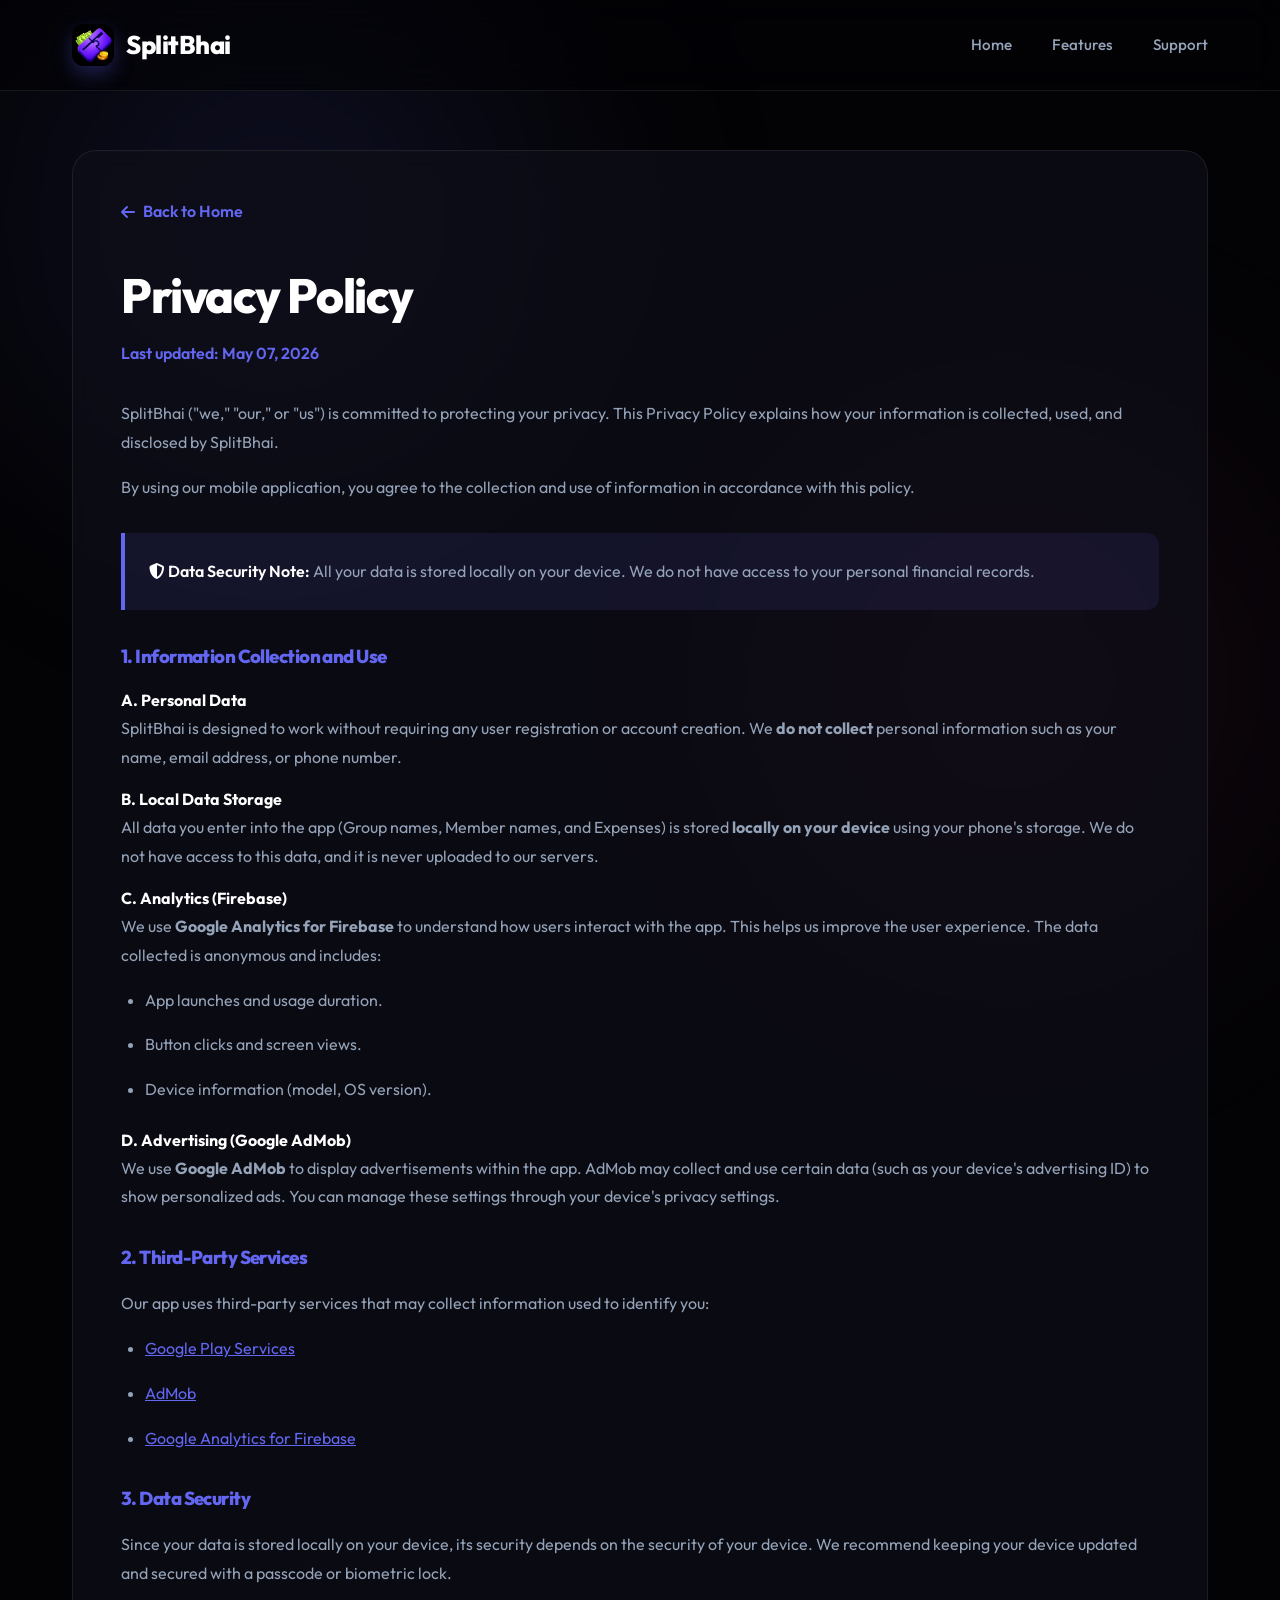
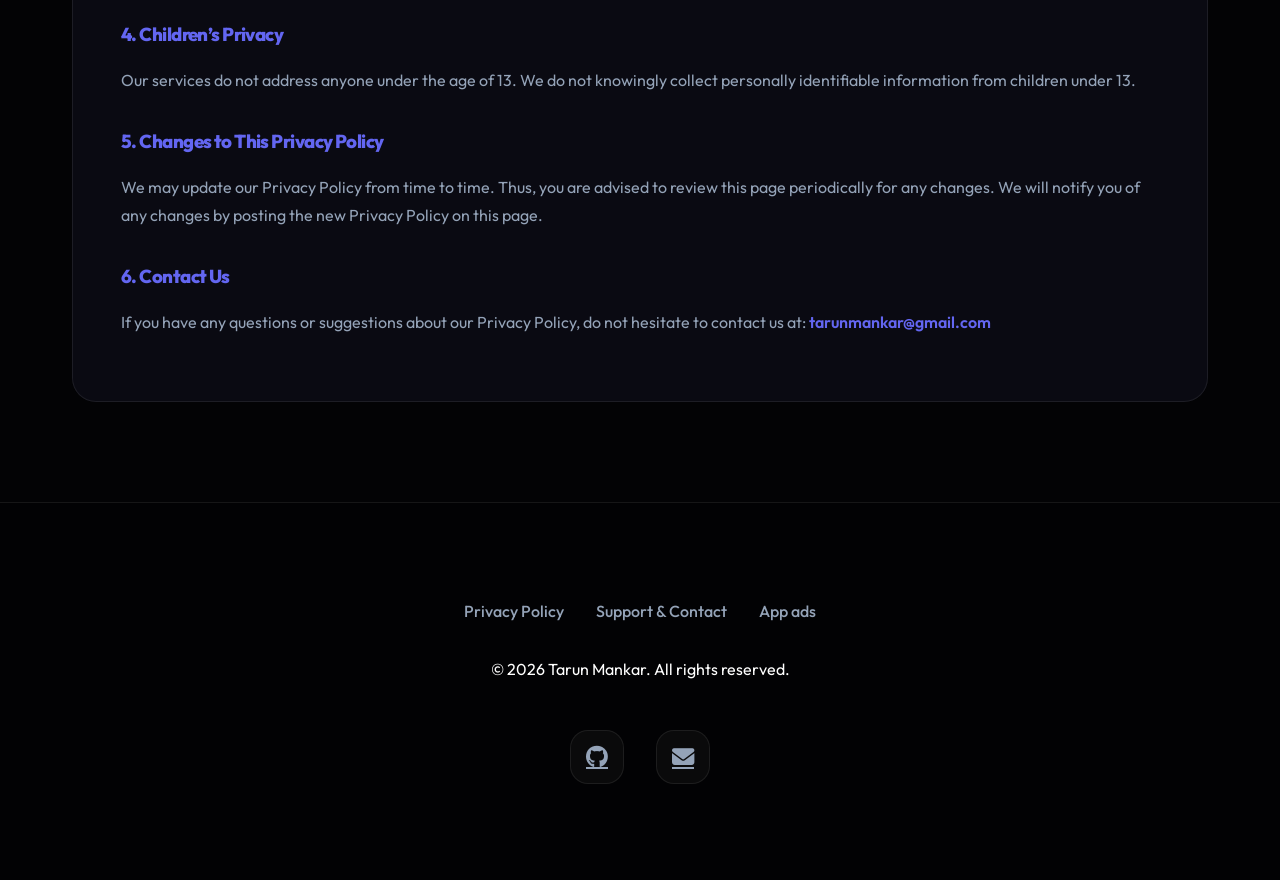
==== commit b8d5df0a: "UI: Synchronize headers/footers and clean up navigation menu" ====
--- a/privacy.html
+++ b/privacy.html
@@ -67,11 +67,11 @@
     <div class="bg-blob blob-1"></div>
     <div class="bg-blob blob-2"></div>
 
-    <header>
+    <header id="main-header">
         <div class="container">
             <nav>
                 <a href="index.html" class="logo">
-                    <img src="images/logo.png" alt="SplitBhai Logo"> SplitBhai
+                    <img src="images/logo.png" alt="SplitBhai Logo"> <span>SplitBhai</span>
                 </a>
                 <div class="menu-toggle" id="mobile-menu">
                     <span></span>
@@ -81,10 +81,8 @@
                 <ul class="nav-links" id="nav-list">
                     <li><a href="index.html#home">Home</a></li>
                     <li><a href="index.html#features">Features</a></li>
-                    <li><a href="https://play.google.com/store/apps/details?id=com.splitbhai.app" target="_blank">Download</a></li>
                     <li><a href="index.html#support">Support</a></li>
                 </ul>
-                <a href="https://play.google.com/store/apps/details?id=com.splitbhai.app" class="btn btn-secondary">Get Started</a>
             </nav>
         </div>
     </header>
@@ -156,8 +154,8 @@
         <div class="container">
             <div class="footer-links">
                 <a href="privacy.html">Privacy Policy</a>
-                <span class="separator">|</span>
-                <a href="index.html#support">Support</a>
+                <a href="index.html#support">Support & Contact</a>
+                <a href="https://play.google.com/store/apps/details?id=com.splitbhai.app">App ads</a>
             </div>
             <p>&copy; 2026 Tarun Mankar. All rights reserved.</p>
             <div class="social-links">
--- a/style.css
+++ b/style.css
@@ -226,6 +226,11 @@
     filter: brightness(1.1);
 }
 
+.btn-nav {
+    padding: 0.6rem 1.5rem;
+    font-size: 0.9rem;
+}
+
 .btn-secondary {
     background: rgba(255, 255, 255, 0.03);
     color: var(--text-main);
